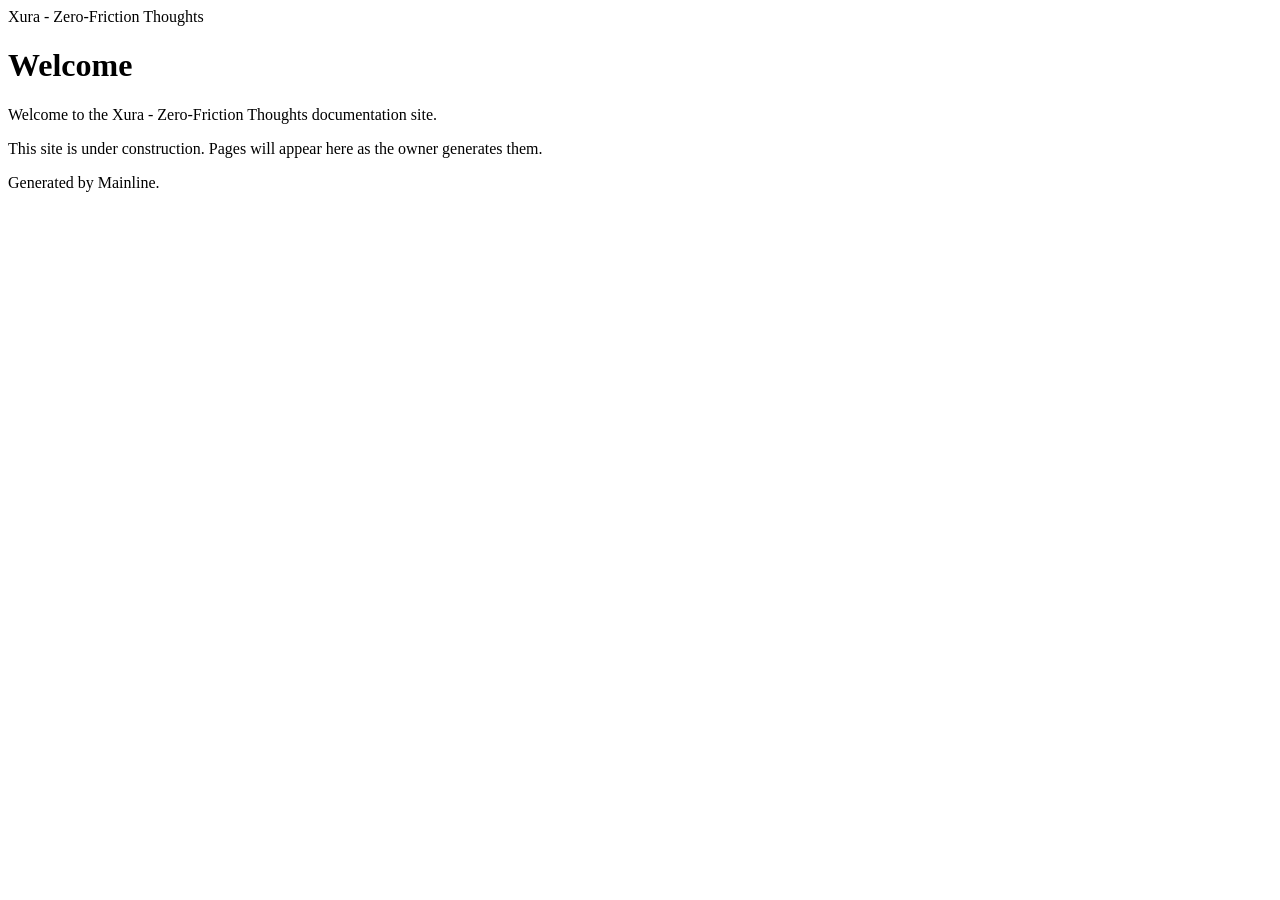
==== index.html @ 1438d098 "Refresh landing page" ====
<!doctype html>
<html lang="en">
<head>
    <meta charset="utf-8">
    <meta name="viewport" content="width=device-width, initial-scale=1">
    <meta name="mainline-generated" content="2026-04-19T21:48:33Z">
    <meta name="description" content="Xura - Zero-Friction Thoughts documentation">
    <title>Welcome — Xura - Zero-Friction Thoughts</title>
    
    <link rel="stylesheet" href="./style.css">
</head>
<body>
    <div class="layout">
        <header class="site" style="grid-column: 1 / -1;">
            
            <div class="name">Xura - Zero-Friction Thoughts</div>
        </header>
        <nav class="left">
            <ul>
                
            </ul>
        </nav>
        <main class="page">
            <h1>Welcome</h1>
            <p>Welcome to the Xura - Zero-Friction Thoughts documentation site.</p>
<p>This site is under construction. Pages will appear here as the owner generates them.</p>
            <footer class="site">Generated by Mainline.</footer>
        </main>
    </div>
</body>
</html>
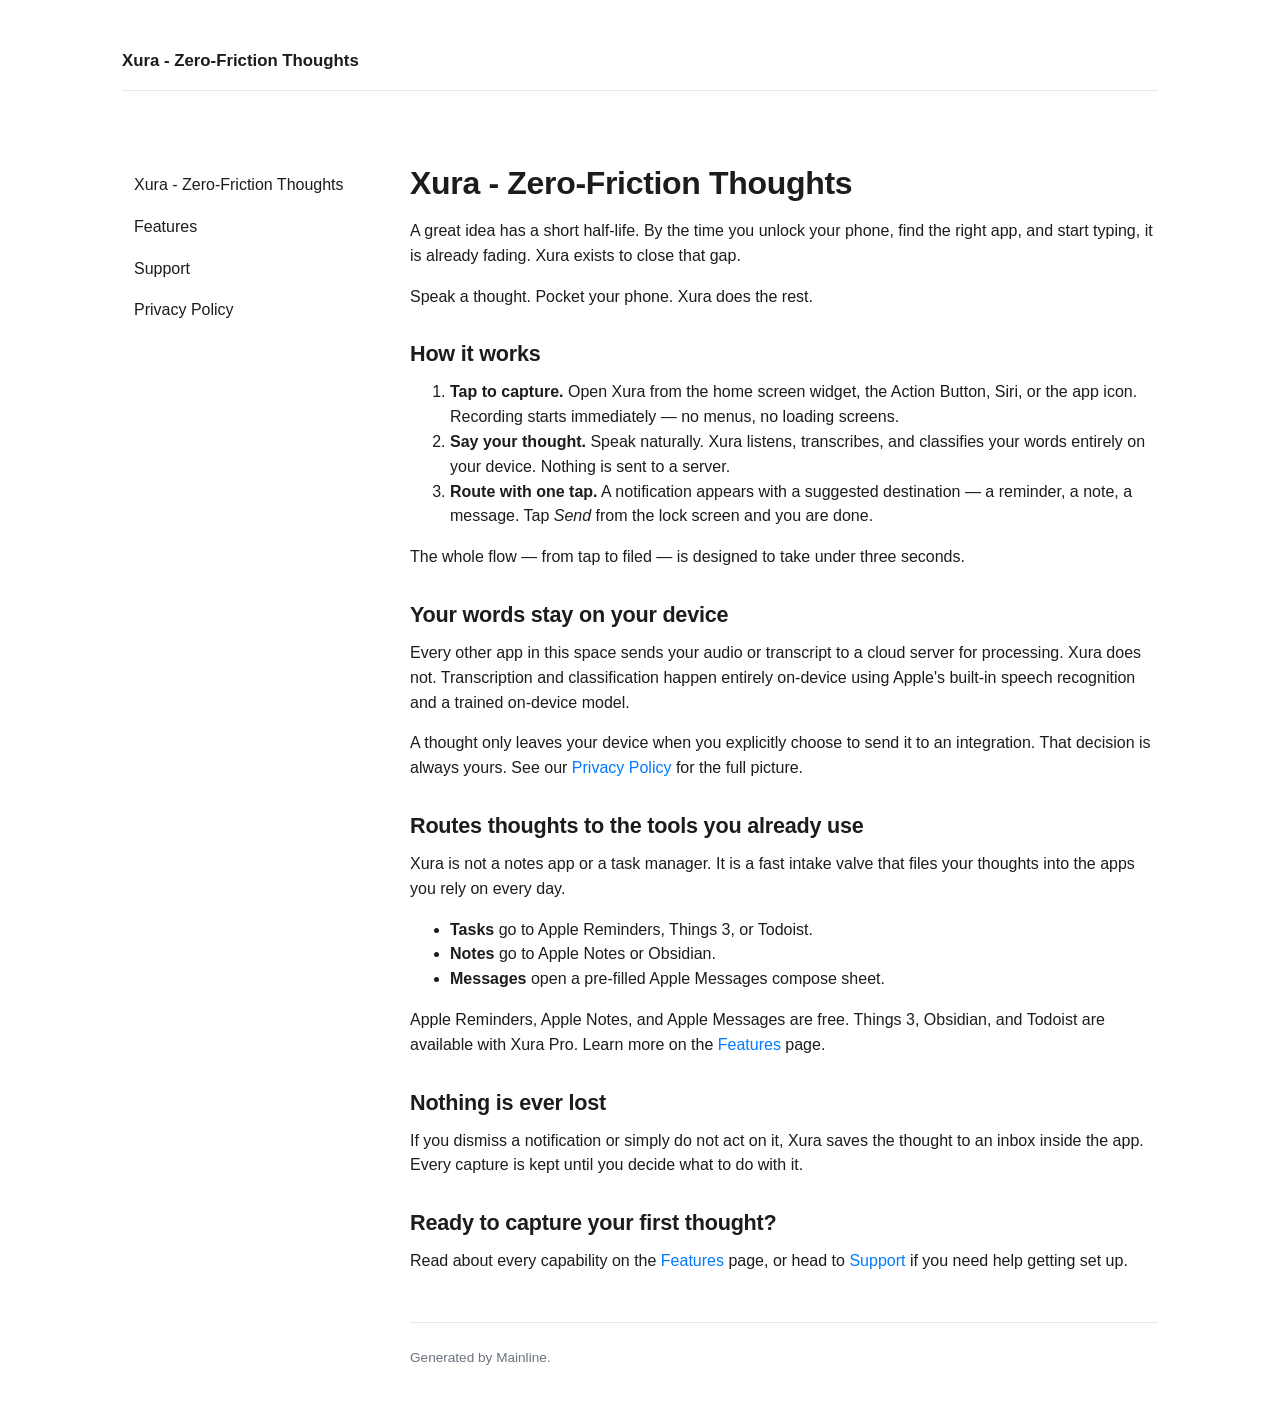
==== commit aaf33b75: "Update index.html" ====
--- a/index.html
+++ b/index.html
@@ -3,9 +3,9 @@
 <head>
     <meta charset="utf-8">
     <meta name="viewport" content="width=device-width, initial-scale=1">
-    <meta name="mainline-generated" content="2026-04-19T21:48:33Z">
-    <meta name="description" content="Xura - Zero-Friction Thoughts documentation">
-    <title>Welcome — Xura - Zero-Friction Thoughts</title>
+    <meta name="mainline-generated" content="2026-04-19T21:54:12Z">
+    <meta name="description" content="Xura captures your spoken thoughts in under 3 seconds, classifies them on-device, and routes them to your favourite apps — no cloud, no friction.">
+    <title>Xura - Zero-Friction Thoughts — Xura - Zero-Friction Thoughts</title>
     
     <link rel="stylesheet" href="./style.css">
 </head>
@@ -17,13 +17,57 @@
         </header>
         <nav class="left">
             <ul>
-                
+                <li><a href="./">Xura - Zero-Friction Thoughts</a></li>
+                        <li><a href="./features.html">Features</a></li>
+                        <li><a href="./support.html">Support</a></li>
+                        <li><a href="./privacy.html">Privacy Policy</a></li>
             </ul>
         </nav>
         <main class="page">
-            <h1>Welcome</h1>
-            <p>Welcome to the Xura - Zero-Friction Thoughts documentation site.</p>
-<p>This site is under construction. Pages will appear here as the owner generates them.</p>
+            <h1>Xura - Zero-Friction Thoughts</h1>
+            
+<section>
+  <p>A great idea has a short half-life. By the time you unlock your phone, find the right app, and start typing, it is already fading. Xura exists to close that gap.</p>
+  <p>Speak a thought. Pocket your phone. Xura does the rest.</p>
+</section>
+
+<section>
+  <h2>How it works</h2>
+  <ol>
+    <li><strong>Tap to capture.</strong> Open Xura from the home screen widget, the Action Button, Siri, or the app icon. Recording starts immediately — no menus, no loading screens.</li>
+    <li><strong>Say your thought.</strong> Speak naturally. Xura listens, transcribes, and classifies your words entirely on your device. Nothing is sent to a server.</li>
+    <li><strong>Route with one tap.</strong> A notification appears with a suggested destination — a reminder, a note, a message. Tap <em>Send</em> from the lock screen and you are done.</li>
+  </ol>
+  <p>The whole flow — from tap to filed — is designed to take under three seconds.</p>
+</section>
+
+<section>
+  <h2>Your words stay on your device</h2>
+  <p>Every other app in this space sends your audio or transcript to a cloud server for processing. Xura does not. Transcription and classification happen entirely on-device using Apple's built-in speech recognition and a trained on-device model.</p>
+  <p>A thought only leaves your device when you explicitly choose to send it to an integration. That decision is always yours. See our <a href="./privacy.html">Privacy Policy</a> for the full picture.</p>
+</section>
+
+<section>
+  <h2>Routes thoughts to the tools you already use</h2>
+  <p>Xura is not a notes app or a task manager. It is a fast intake valve that files your thoughts into the apps you rely on every day.</p>
+  <ul>
+    <li><strong>Tasks</strong> go to Apple Reminders, Things 3, or Todoist.</li>
+    <li><strong>Notes</strong> go to Apple Notes or Obsidian.</li>
+    <li><strong>Messages</strong> open a pre-filled Apple Messages compose sheet.</li>
+  </ul>
+  <p>Apple Reminders, Apple Notes, and Apple Messages are free. Things 3, Obsidian, and Todoist are available with Xura Pro. Learn more on the <a href="./features.html">Features</a> page.</p>
+</section>
+
+<section>
+  <h2>Nothing is ever lost</h2>
+  <p>If you dismiss a notification or simply do not act on it, Xura saves the thought to an inbox inside the app. Every capture is kept until you decide what to do with it.</p>
+</section>
+
+<section>
+  <h2>Ready to capture your first thought?</h2>
+  <p>Read about every capability on the <a href="./features.html">Features</a> page, or head to <a href="./support.html">Support</a> if you need help getting set up.</p>
+</section>
+
             <footer class="site">Generated by Mainline.</footer>
         </main>
     </div>
--- a/style.css
+++ b/style.css
@@ -0,0 +1,66 @@
+/* Generated by Mainline — do not edit by hand unless you want regenerations to overwrite. */
+:root {
+    --accent: #007AFF;
+    --accent-rgb: 0, 122, 255;
+    --bg: #ffffff;
+    --fg: #1c1c1e;
+    --muted: #6b7280;
+    --rule: #e5e7eb;
+    --card: #f9fafb;
+}
+@media (prefers-color-scheme: dark) {
+    :root {
+        --bg: #111113;
+        --fg: #f2f2f7;
+        --muted: #9aa0a6;
+        --rule: #2a2a2d;
+        --card: #1c1c1e;
+    }
+}
+* { box-sizing: border-box; }
+html, body { margin: 0; padding: 0; }
+body {
+    font: 16px/1.55 -apple-system, BlinkMacSystemFont, "Segoe UI", Roboto,
+          Helvetica, Arial, system-ui, sans-serif;
+    background: var(--bg);
+    color: var(--fg);
+}
+a { color: var(--accent); text-decoration: none; }
+a:hover { text-decoration: underline; }
+h1, h2, h3 { line-height: 1.25; letter-spacing: -0.01em; }
+h1 { font-size: 2rem; margin: 0 0 1rem; }
+h2 { font-size: 1.35rem; margin: 2rem 0 0.75rem; }
+h3 { font-size: 1.1rem; margin: 1.5rem 0 0.5rem; }
+p, ul, ol { margin: 0 0 1rem; }
+code { font: 0.92em/1.4 ui-monospace, SFMono-Regular, Menlo, monospace;
+       background: var(--card); padding: 0.1em 0.35em; border-radius: 3px; }
+pre code { display: block; padding: 0.75rem 1rem; overflow-x: auto; }
+hr { border: 0; border-top: 1px solid var(--rule); margin: 2rem 0; }
+figure { margin: 1.5rem 0; }
+figure img { max-width: 100%; border-radius: 8px; }
+figcaption { font-size: 0.85rem; color: var(--muted); margin-top: 0.5rem; }
+
+.layout { display: grid; gap: 0; max-width: 1100px; margin: 0 auto;
+          grid-template-columns: 1fr; padding: 2rem 1.25rem; }
+@media (min-width: 900px) {
+    .layout { grid-template-columns: 240px 1fr; gap: 3rem; padding: 3rem 2rem; }
+}
+
+header.site { display: flex; align-items: center; gap: 0.75rem;
+              padding-bottom: 1rem; border-bottom: 1px solid var(--rule); margin-bottom: 1.5rem; }
+header.site img { width: 40px; height: 40px; border-radius: 9px; }
+header.site .name { font-weight: 600; font-size: 1.05rem; }
+
+nav.left { grid-column: 1; }
+nav.left ul { list-style: none; padding: 0; margin: 0; }
+nav.left li { margin: 0.25rem 0; }
+nav.left a { display: block; padding: 0.4rem 0.75rem; border-radius: 6px;
+             color: var(--fg); }
+nav.left a:hover { background: var(--card); text-decoration: none; }
+nav.left a.active { background: rgba(var(--accent-rgb), 0.12); color: var(--accent); }
+
+main.page { grid-column: 1; }
+@media (min-width: 900px) { main.page { grid-column: 2; } }
+
+footer.site { margin-top: 3rem; padding-top: 1.5rem; border-top: 1px solid var(--rule);
+              color: var(--muted); font-size: 0.85rem; }
